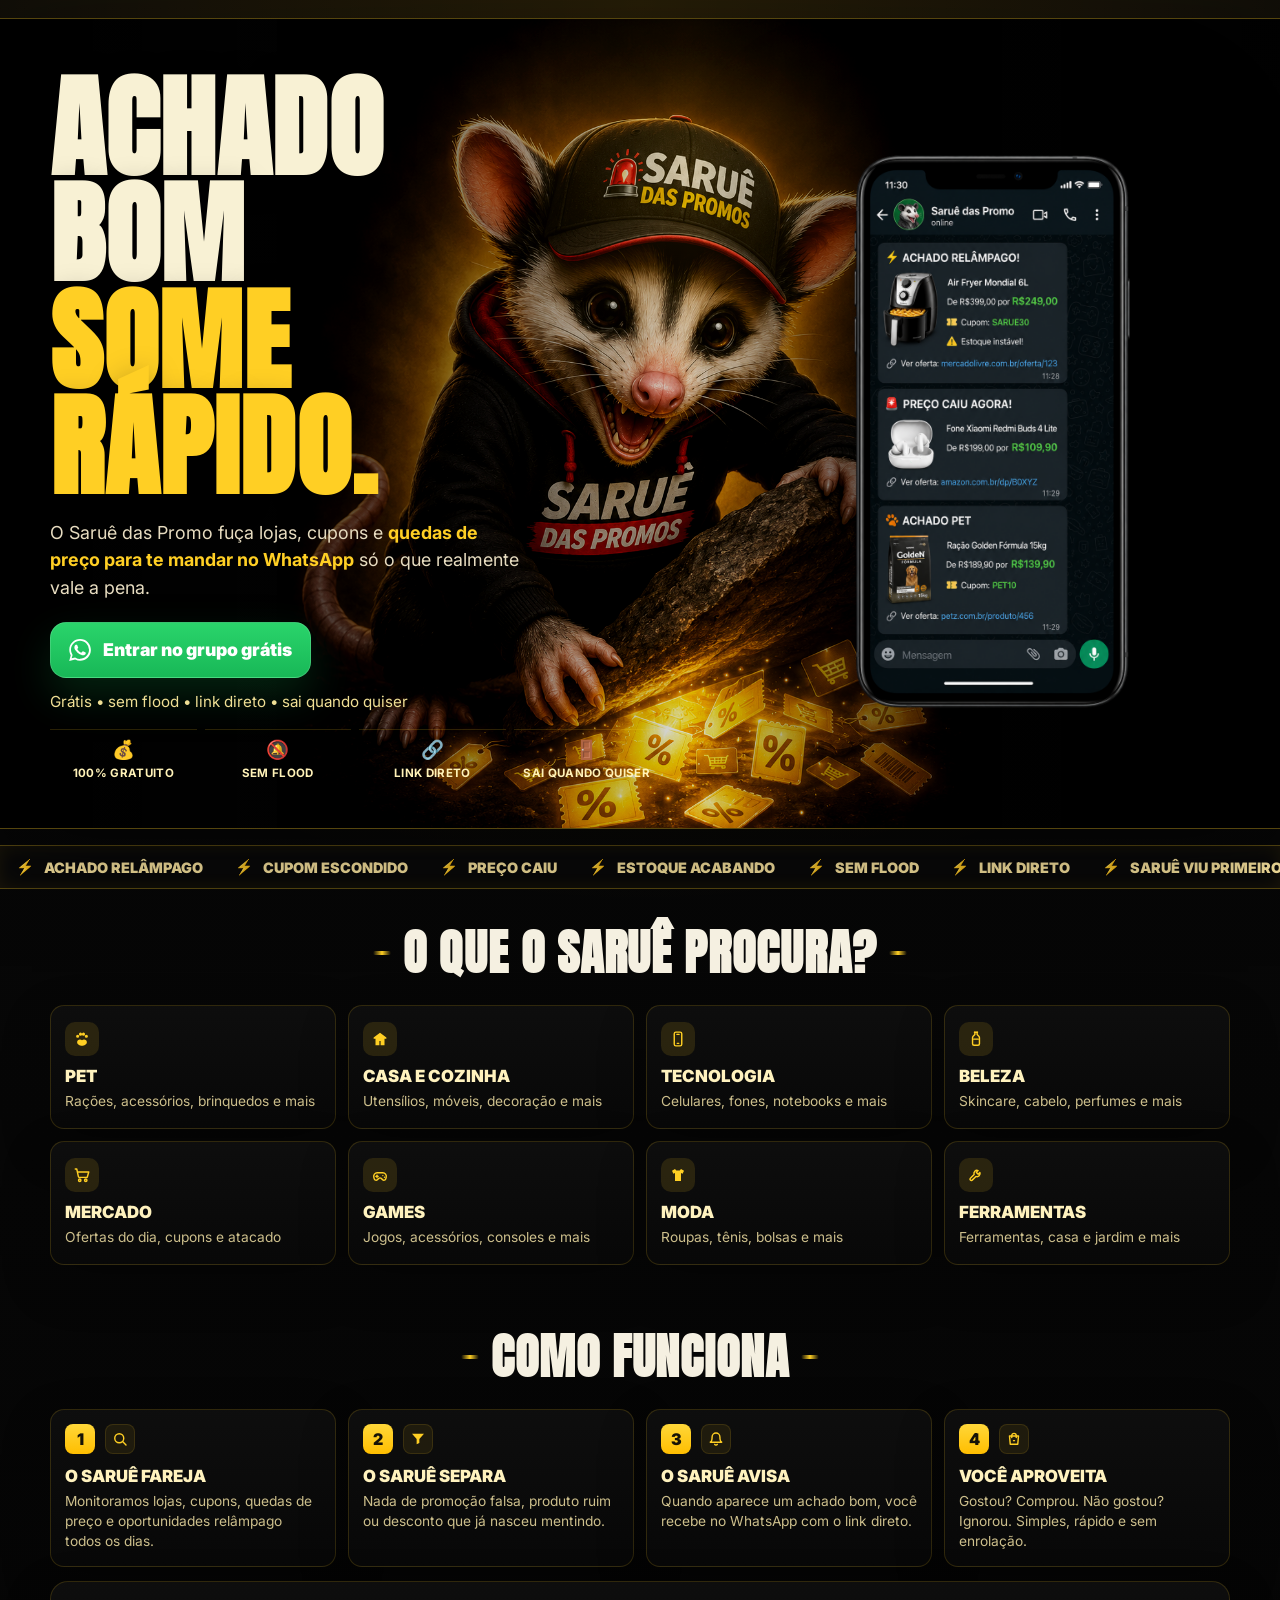
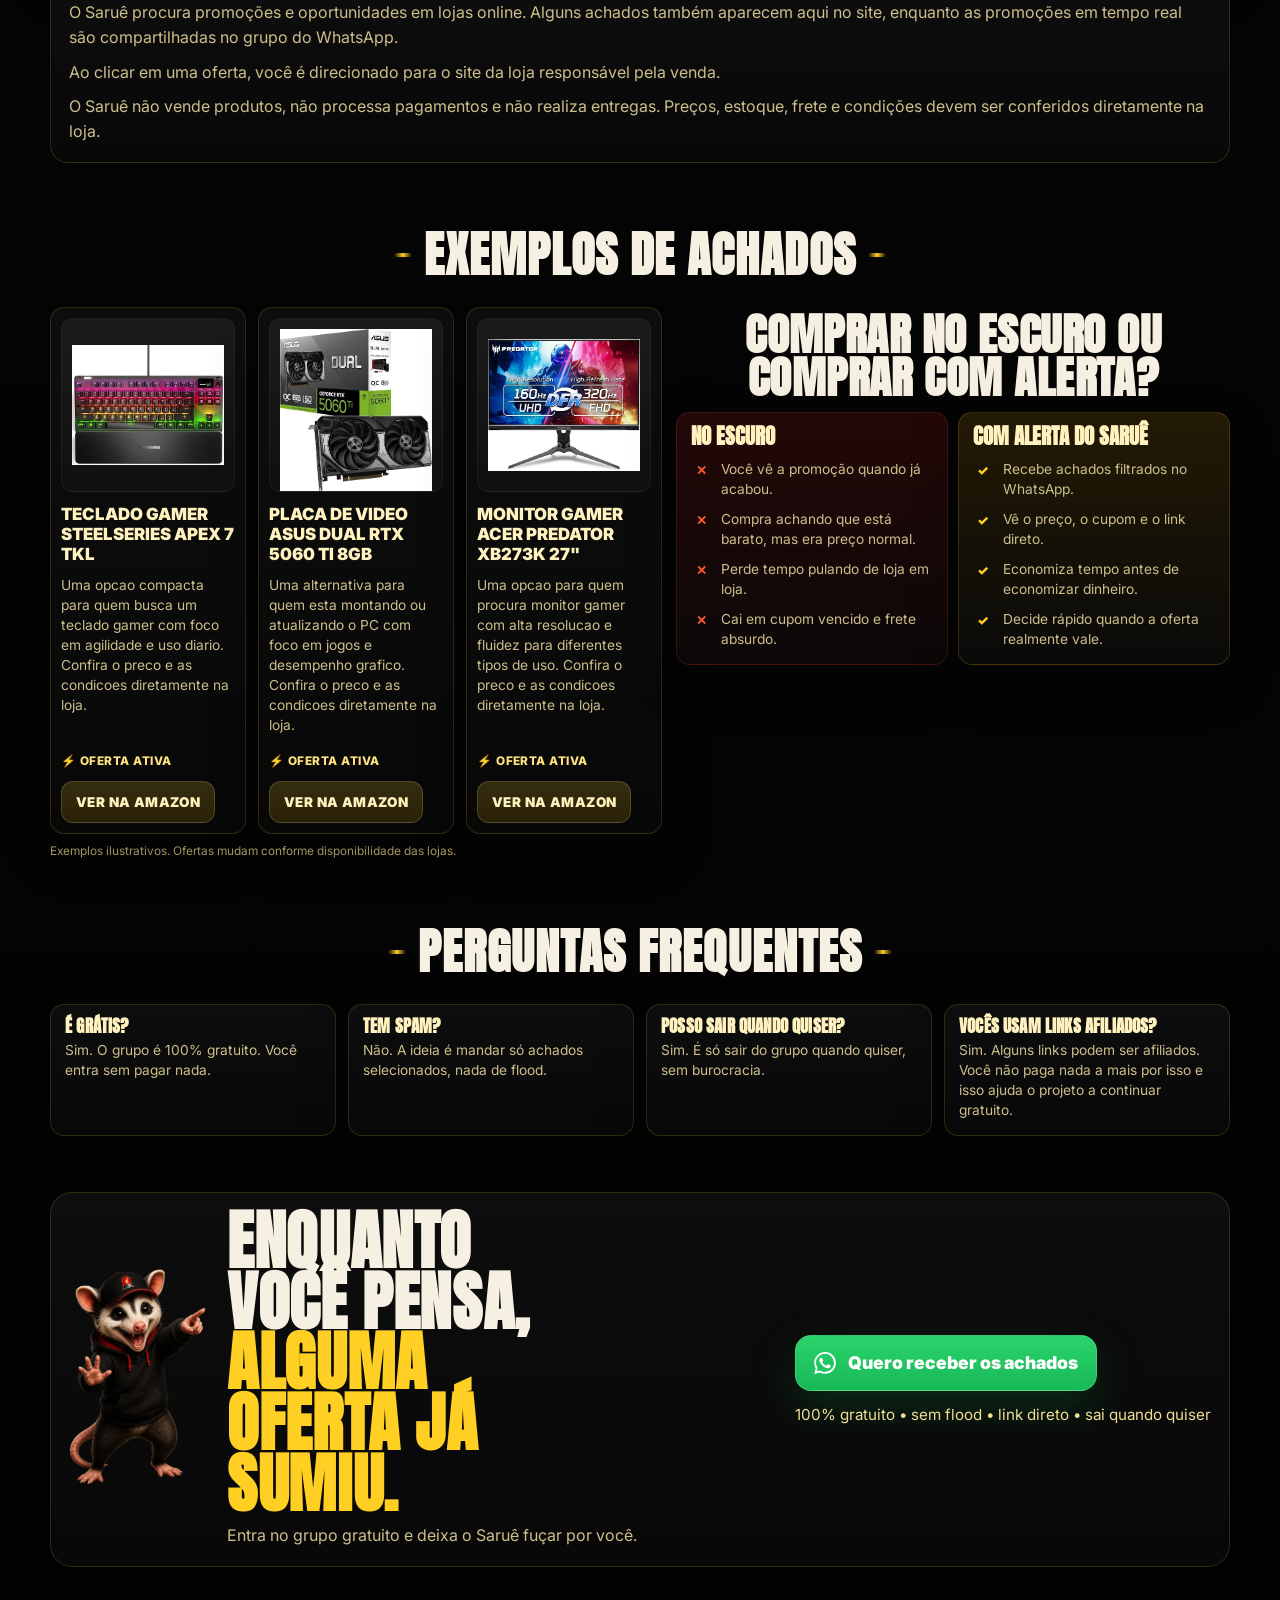
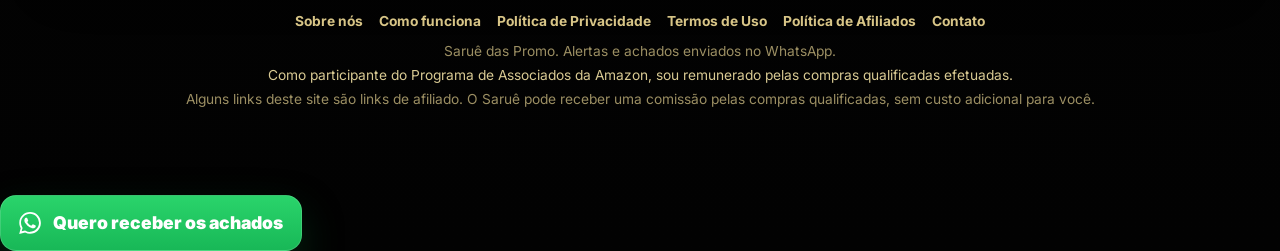
==== index.html @ e68fb5a5 "final" ====
<!DOCTYPE html>
<html lang="pt-BR">
<head>
  <meta charset="UTF-8">
  <meta name="viewport" content="width=device-width, initial-scale=1.0">
  <title>Saruê das Promo</title>
  <meta name="description" content="Achados, cupons e quedas de preço enviados no WhatsApp pelo Saruê das Promo.">
  <link rel="icon" type="image/svg+xml" href="assets/favicon.svg">
  <link rel="preconnect" href="https://fonts.googleapis.com">
  <link rel="preconnect" href="https://fonts.gstatic.com" crossorigin>
  <link href="https://fonts.googleapis.com/css2?family=Anton&family=Inter:wght@400;500;600;700;800&display=swap" rel="stylesheet">
  <script>
    !function(f, b, e, v, n, t, s) {
      if (f.fbq) return;
      n = f.fbq = function() {
        n.callMethod ? n.callMethod.apply(n, arguments) : n.queue.push(arguments);
      };
      if (!f._fbq) f._fbq = n;
      n.push = n;
      n.loaded = true;
      n.version = '2.0';
      n.queue = [];
      t = b.createElement(e);
      t.async = true;
      t.src = v;
      s = b.getElementsByTagName(e)[0];
      s.parentNode.insertBefore(t, s);
    }(window, document, 'script', 'https://connect.facebook.net/en_US/fbevents.js');
    fbq('init', '1058165443202577');
    fbq('track', 'PageView');
  </script>
  <style>
    :root {
      --bg: #040404;
      --bg-soft: #0d0d0d;
      --panel: rgba(13, 13, 13, 0.92);
      --panel-2: rgba(18, 18, 18, 0.96);
      --panel-3: rgba(24, 24, 24, 0.92);
      --text: #f5f0e1;
      --muted: #cdbf8c;
      --line: rgba(255, 205, 36, 0.16);
      --line-strong: rgba(255, 205, 36, 0.32);
      --primary: #ffcf24;
      --primary-strong: #ffb400;
      --primary-soft: rgba(255, 207, 36, 0.12);
      --danger: #ff5b36;
      --success: #ffe36f;
      --shadow-xl: 0 34px 90px rgba(0, 0, 0, 0.42);
      --shadow-md: 0 18px 48px rgba(0, 0, 0, 0.26);
      --radius-xl: 30px;
      --radius-lg: 22px;
      --radius-md: 16px;
      --content-width: 1180px;
    }

    * {
      box-sizing: border-box;
    }

    html {
      scroll-behavior: smooth;
    }

    body {
      margin: 0;
      font-family: "Inter", sans-serif;
      color: var(--text);
      background:
        radial-gradient(circle at 50% 0%, rgba(255, 180, 0, 0.12), transparent 26%),
        linear-gradient(180deg, #080808 0%, #020202 100%);
      overflow-x: hidden;
    }

    body::before {
      content: "";
      position: fixed;
      inset: 0;
      pointer-events: none;
      background-image:
        linear-gradient(rgba(255, 255, 255, 0.022) 1px, transparent 1px),
        linear-gradient(90deg, rgba(255, 255, 255, 0.022) 1px, transparent 1px);
      background-size: 56px 56px;
      mask-image: radial-gradient(circle at center, black 44%, transparent 88%);
      opacity: 0.2;
    }

    img {
      display: block;
      max-width: 100%;
    }

    a {
      color: inherit;
      text-decoration: none;
    }

    button,
    input,
    textarea,
    select,
    summary {
      font: inherit;
    }

    :focus-visible {
      outline: 3px solid rgba(255, 207, 36, 0.45);
      outline-offset: 3px;
    }

    .container {
      width: min(calc(100% - 28px), var(--content-width));
      margin: 0 auto;
    }

    .section {
      padding: 28px 0;
    }

    .card,
    .section-card,
    .comparison-card,
    .faq-card,
    .offer-card,
    .flow-card,
    .category-card,
    .final-banner {
      border: 1px solid var(--line);
      background: linear-gradient(180deg, rgba(14, 14, 14, 0.96), rgba(8, 8, 8, 0.98));
      box-shadow: var(--shadow-md);
    }

    .section-title,
    .hero-title,
    .final-title,
    .comparison-title,
    .offer-price,
    .faq-question {
      font-family: "Anton", sans-serif;
      text-transform: uppercase;
      line-height: 0.95;
      letter-spacing: 0.01em;
      margin: 0;
    }

    .section-heading {
      display: flex;
      align-items: center;
      justify-content: center;
      gap: 12px;
      margin-bottom: 16px;
      color: var(--text);
    }

    .section-heading::before,
    .section-heading::after {
      content: "";
      width: 18px;
      height: 4px;
      border-radius: 999px;
      background: linear-gradient(90deg, transparent, var(--primary), transparent);
    }

    .section-heading h2 {
      font-family: "Anton", sans-serif;
      text-transform: uppercase;
      font-size: clamp(2rem, 4vw, 3rem);
      letter-spacing: 0.02em;
      margin: 0;
    }

    p {
      margin: 0;
      color: var(--muted);
      line-height: 1.55;
    }

    .hero {
      padding: 18px 0 16px;
    }

    .hero .container {
      width: 100%;
      max-width: none;
    }

    .hero-card {
      position: relative;
      overflow: hidden;
      min-height: 780px;
      border-radius: 0;
      border-top: 1px solid var(--line-strong);
      border-bottom: 1px solid var(--line-strong);
      border-left: 0;
      border-right: 0;
      background:
        linear-gradient(90deg, rgba(5, 5, 5, 0.94) 0%, rgba(5, 5, 5, 0.84) 40%, rgba(5, 5, 5, 0.68) 62%, rgba(5, 5, 5, 0.76) 100%),
        radial-gradient(circle at 52% 18%, rgba(255, 192, 20, 0.12), transparent 30%),
        #050505;
      box-shadow: var(--shadow-xl);
      isolation: isolate;
    }

    .hero-bg {
      position: absolute;
      inset: 0;
      z-index: -2;
      background-position: center 10%;
      background-repeat: no-repeat;
      background-size: auto 112%;
      opacity: 0.96;
      filter: saturate(1.08) contrast(1.06);
    }

    .hero-bg::after {
      content: "";
      position: absolute;
      inset: 0;
      background:
        linear-gradient(90deg, rgba(0, 0, 0, 0.92) 0%, rgba(0, 0, 0, 0.58) 28%, rgba(0, 0, 0, 0.12) 54%, rgba(0, 0, 0, 0.5) 72%, rgba(0, 0, 0, 0.82) 100%),
        radial-gradient(circle at 54% 18%, rgba(255, 186, 0, 0.16), transparent 26%);
    }

    .hero-fallback {
      position: absolute;
      inset: 0;
      z-index: -3;
      background:
        radial-gradient(circle at 50% 28%, rgba(255, 186, 0, 0.28), transparent 28%),
        linear-gradient(180deg, #111 0%, #040404 100%);
    }

    .hero-grid {
      position: relative;
      display: grid;
      grid-template-columns: minmax(0, 1fr) minmax(360px, 460px);
      gap: 18px;
      min-height: 780px;
      padding: 38px max(28px, calc((100vw - var(--content-width)) / 2));
      align-items: stretch;
    }

    .hero-copy {
      max-width: 620px;
      padding-top: 18px;
    }

    .hero-title {
      font-size: clamp(4rem, 8.8vw, 7rem);
      max-width: 8ch;
      color: #f8f1d4;
      text-shadow: 0 8px 30px rgba(0, 0, 0, 0.36);
    }

    .hero-title .accent {
      color: var(--primary);
    }

    .hero-subtitle {
      margin-top: 18px;
      max-width: 30rem;
      font-size: 1.12rem;
      color: #e7dcc0;
    }

    .hero-subtitle .highlight {
      color: var(--primary);
      font-weight: 700;
    }

    .hero-cta {
      margin-top: 20px;
    }

    .cta {
      display: inline-flex;
      align-items: center;
      justify-content: center;
      gap: 12px;
      min-height: 58px;
      padding: 12px 24px;
      border-radius: 16px;
      border: 1px solid rgba(255, 238, 173, 0.2);
      background: linear-gradient(180deg, #ffd739 0%, #ffbe00 100%);
      color: #131007;
      font-weight: 900;
      font-size: clamp(1rem, 2vw, 1.1rem);
      text-transform: uppercase;
      box-shadow: 0 20px 40px rgba(255, 180, 0, 0.2);
      transition: transform 0.22s ease, filter 0.22s ease, box-shadow 0.22s ease;
    }

    .cta:hover,
    .cta:focus-visible {
      transform: translateY(-2px);
      filter: brightness(1.04);
      box-shadow: 0 28px 50px rgba(255, 180, 0, 0.28);
    }

    .cta-icon {
      font-size: 1.2em;
      line-height: 1;
    }

    .cta--whatsapp {
      min-height: 56px;
      padding: 12px 18px;
      border-color: rgba(255, 255, 255, 0.14);
      background: linear-gradient(180deg, #2ad46b 0%, #18b857 100%);
      color: #ffffff;
      box-shadow: 0 18px 42px rgba(12, 104, 46, 0.34);
      text-transform: none;
      white-space: nowrap;
    }

    .cta--whatsapp:hover,
    .cta--whatsapp:focus-visible {
      box-shadow: 0 24px 52px rgba(12, 104, 46, 0.42);
    }

    .cta--whatsapp .cta-icon {
      display: inline-flex;
      align-items: center;
      justify-content: center;
      width: 22px;
      height: 22px;
      font-size: 0;
    }

    .cta--whatsapp .cta-icon svg {
      width: 100%;
      height: 100%;
      display: block;
    }

    .microcopy {
      margin-top: 14px;
      color: #f0df95;
      font-size: 0.95rem;
    }

    .hero-points {
      display: grid;
      grid-template-columns: repeat(4, minmax(0, 1fr));
      gap: 8px;
      margin-top: 18px;
      max-width: 610px;
    }

    .hero-point {
      display: grid;
      justify-items: center;
      gap: 8px;
      padding: 10px 8px;
      border-top: 1px solid var(--line);
      color: #fff2b8;
      text-align: center;
      font-size: 0.72rem;
      text-transform: uppercase;
      font-weight: 700;
      letter-spacing: 0.03em;
    }

    .hero-point-icon {
      color: var(--primary);
      font-size: 1.15rem;
      line-height: 1;
    }

    .hero-phone-wrap {
      display: flex;
      align-items: center;
      justify-content: center;
      padding-top: 18px;
    }

    .phone-mockup {
      width: min(100%, 450px);
      display: block;
      overflow: visible;
      border-radius: 0;
      background: transparent;
      border: 0;
      filter: drop-shadow(0 28px 80px rgba(0, 0, 0, 0.52));
    }

    .phone-mockup img {
      width: 100%;
      height: auto;
      display: block;
      mix-blend-mode: normal;
    }

    .phone-mockup-fallback {
      width: min(100%, 430px);
      min-height: 620px;
      display: grid;
      place-items: center;
      padding: 22px;
      border-radius: 24px;
      border: 1px solid rgba(255, 196, 22, 0.32);
      background:
        radial-gradient(circle at top, rgba(255, 207, 36, 0.12), transparent 22%),
        linear-gradient(180deg, #131313 0%, #080808 100%);
      color: rgba(255, 239, 193, 0.64);
      text-align: center;
      text-transform: uppercase;
      font-weight: 800;
      letter-spacing: 0.08em;
      font-size: 0.82rem;
    }

    .marquee {
      overflow: hidden;
      border-top: 1px solid var(--line-strong);
      border-bottom: 1px solid var(--line-strong);
      background: #090909;
      box-shadow: inset 0 0 18px rgba(255, 196, 22, 0.08);
    }

    .marquee-track {
      display: flex;
      width: max-content;
      min-width: 100%;
      animation: marquee 22s linear infinite;
    }

    .marquee-item {
      flex: 0 0 auto;
      display: inline-flex;
      align-items: center;
      gap: 10px;
      padding: 12px 16px;
      white-space: nowrap;
      color: #ffe9a2;
      text-transform: uppercase;
      font-size: 0.9rem;
      font-weight: 900;
    }

    .marquee-item::before {
      content: "⚡";
      color: var(--primary);
    }

    .compact-panel {
      padding: 18px;
      border-radius: 20px;
    }

    .categories-grid,
    .flow-grid,
    .offers-grid,
    .faq-grid {
      display: grid;
      gap: 12px;
    }

    .categories-grid {
      grid-template-columns: repeat(4, minmax(0, 1fr));
    }

    .category-card {
      padding: 16px 14px;
      border-radius: 14px;
      min-height: 116px;
      transition: transform 0.2s ease, border-color 0.2s ease, box-shadow 0.2s ease;
    }

    .category-card:hover,
    .flow-card:hover,
    .offer-card:hover,
    .faq-card:hover {
      transform: translateY(-4px);
      border-color: var(--line-strong);
    }

    .category-icon {
      display: inline-grid;
      place-items: center;
      width: 34px;
      height: 34px;
      border-radius: 10px;
      background: var(--primary-soft);
      color: var(--primary);
      font-size: 1.2rem;
      margin-bottom: 10px;
    }

    .category-card h3,
    .flow-card h3,
    .offer-card h3,
    .comparison-card h3,
    .faq-card h3 {
      margin: 0 0 6px;
      font-size: 1.05rem;
      color: #fff2be;
      text-transform: uppercase;
      font-weight: 900;
    }

    .category-card p,
    .flow-card p,
    .offer-card p,
    .comparison-card li,
    .faq-card p {
      font-size: 0.86rem;
      color: var(--muted);
      line-height: 1.45;
    }

    .flow-grid {
      grid-template-columns: repeat(4, minmax(0, 1fr));
    }

    .flow-card {
      padding: 14px;
      border-radius: 14px;
      min-height: 134px;
      position: relative;
      transition: transform 0.2s ease, border-color 0.2s ease;
    }

    .flow-header {
      display: flex;
      align-items: center;
      gap: 10px;
      margin-bottom: 12px;
    }

    .flow-number {
      display: inline-grid;
      place-items: center;
      width: 30px;
      height: 30px;
      border-radius: 8px;
      background: linear-gradient(180deg, #ffd739, #ffbe00);
      color: #161206;
      font-weight: 900;
      flex: 0 0 auto;
    }

    .flow-icon {
      width: 30px;
      height: 30px;
      display: inline-grid;
      place-items: center;
      border-radius: 8px;
      background: rgba(255, 207, 36, 0.08);
      color: var(--primary);
      border: 1px solid rgba(255, 207, 36, 0.12);
      flex: 0 0 auto;
    }

    .flow-icon svg,
    .category-icon svg {
      width: 18px;
      height: 18px;
    }

    .offers-wrap {
      display: grid;
      grid-template-columns: 1.05fr 0.95fr;
      gap: 14px;
      align-items: start;
    }

    .offers-grid {
      grid-template-columns: repeat(3, minmax(0, 1fr));
    }

    .offer-card {
      padding: 10px;
      border-radius: 14px;
      min-height: 236px;
      display: flex;
      flex-direction: column;
      transition: transform 0.2s ease, border-color 0.2s ease;
    }

    .offer-card.is-inactive {
      opacity: 0.86;
    }

    .offer-media {
      aspect-ratio: 1 / 1;
      display: grid;
      place-items: center;
      padding: 10px;
      border-radius: 12px;
      overflow: hidden;
      background:
        radial-gradient(circle at center, rgba(255, 207, 36, 0.16), transparent 45%),
        linear-gradient(180deg, #1b1b1b 0%, #101010 100%);
      border: 1px solid rgba(255, 255, 255, 0.05);
      margin-bottom: 12px;
    }

    .offer-media img {
      width: 100%;
      height: 100%;
      object-fit: contain;
    }

    .offer-media-fallback {
      width: 100%;
      height: 100%;
      display: grid;
      place-items: center;
      color: rgba(255, 243, 196, 0.68);
      text-align: center;
      padding: 12px;
      text-transform: uppercase;
      font-size: 0.72rem;
      font-weight: 800;
      letter-spacing: 0.08em;
    }

    .offer-old {
      margin-top: 8px;
      color: #d4c492;
      font-size: 0.84rem;
    }

    .offer-old.is-striked {
      text-decoration: line-through;
    }

    .offer-price {
      margin-top: 4px;
      color: var(--primary);
      font-size: 2rem;
    }

    .offer-description {
      margin-top: 6px;
      min-height: 2.7em;
    }

    .offer-meta {
      margin-top: auto;
      padding-top: 10px;
    }

    .offer-status {
      display: inline-flex;
      align-items: center;
      gap: 6px;
      margin-top: 8px;
      color: #ffe27d;
      font-size: 0.74rem;
      font-weight: 800;
      text-transform: uppercase;
      letter-spacing: 0.04em;
    }

    .offer-chip,
    .offer-link {
      display: inline-flex;
      align-items: center;
      gap: 6px;
      margin-top: 8px;
      color: #ffe27d;
      font-size: 0.8rem;
      font-weight: 800;
    }

    .offer-disclaimer {
      margin-top: 8px;
      font-size: 0.74rem;
      color: #b7a96d;
    }

    .offer-cta {
      display: inline-flex;
      align-items: center;
      justify-content: center;
      gap: 8px;
      margin-top: 12px;
      min-height: 42px;
      padding: 10px 14px;
      border-radius: 12px;
      border: 1px solid rgba(255, 238, 173, 0.18);
      background: linear-gradient(180deg, rgba(255, 215, 57, 0.18) 0%, rgba(255, 190, 0, 0.14) 100%);
      color: #fff1bb;
      font-size: 0.84rem;
      font-weight: 900;
      text-transform: uppercase;
      letter-spacing: 0.03em;
      transition: transform 0.22s ease, border-color 0.22s ease, filter 0.22s ease;
    }

    .offer-cta:hover,
    .offer-cta:focus-visible {
      transform: translateY(-2px);
      border-color: var(--line-strong);
      filter: brightness(1.05);
    }

    .offer-cta[aria-disabled="true"] {
      cursor: not-allowed;
      opacity: 0.58;
      pointer-events: none;
    }

    .flow-note {
      margin-top: 14px;
      padding: 18px;
      border-radius: 18px;
      border: 1px solid var(--line);
      background: linear-gradient(180deg, rgba(14, 14, 14, 0.96), rgba(8, 8, 8, 0.98));
      box-shadow: var(--shadow-md);
    }

    .flow-note p + p {
      margin-top: 10px;
    }

    .comparison-card {
      padding: 14px;
      border-radius: 14px;
    }

    .comparison-card.is-left {
      background: linear-gradient(180deg, rgba(42, 9, 9, 0.86), rgba(12, 8, 8, 0.98));
      border-color: rgba(255, 91, 54, 0.16);
    }

    .comparison-card.is-right {
      background: linear-gradient(180deg, rgba(36, 27, 4, 0.96), rgba(10, 10, 10, 0.98));
    }

    .comparison-heading {
      display: grid;
      grid-template-columns: repeat(2, minmax(0, 1fr));
      gap: 10px;
      margin-top: 8px;
    }

    .comparison-title {
      margin-top: 6px;
      font-size: clamp(2rem, 4vw, 2.8rem);
      text-align: center;
    }

    .comparison-card h3 {
      font-family: "Anton", sans-serif;
      font-size: 1.3rem;
      line-height: 1;
      margin-bottom: 12px;
    }

    .comparison-card ul {
      list-style: none;
      padding: 0;
      margin: 0;
      display: grid;
      gap: 10px;
    }

    .comparison-card li {
      display: grid;
      grid-template-columns: auto 1fr;
      gap: 10px;
      align-items: start;
    }

    .comparison-icon {
      width: 20px;
      height: 20px;
      display: grid;
      place-items: center;
      border-radius: 50%;
      font-size: 0.82rem;
      font-weight: 900;
      margin-top: 1px;
    }

    .comparison-card.is-left .comparison-icon {
      color: var(--danger);
    }

    .comparison-card.is-right .comparison-icon {
      color: var(--primary);
    }

    .faq-grid {
      grid-template-columns: repeat(4, minmax(0, 1fr));
    }

    .faq-card {
      padding: 14px;
      border-radius: 14px;
      transition: transform 0.2s ease, border-color 0.2s ease;
    }

    .faq-question {
      font-size: 1.25rem;
      color: var(--primary);
      margin-bottom: 8px;
    }

    .final-banner {
      position: relative;
      display: grid;
      grid-template-columns: 140px minmax(0, 1fr) auto;
      gap: 18px;
      align-items: center;
      border-radius: 22px;
      padding: 18px;
      overflow: hidden;
    }

    .final-art {
      width: 100%;
      aspect-ratio: 9 / 16;
      display: grid;
      place-items: center;
      background: transparent;
      border: 0;
    }

    .final-art img {
      width: 100%;
      height: 100%;
      object-fit: contain;
    }

    .final-art-fallback {
      width: 100%;
      height: 100%;
      display: grid;
      place-items: center;
      color: rgba(255, 243, 196, 0.6);
      font-family: "Anton", sans-serif;
      text-transform: uppercase;
      letter-spacing: 0.04em;
      text-align: center;
      padding: 10px;
      font-size: 1.3rem;
      line-height: 1;
    }

    .final-title {
      font-size: clamp(2.2rem, 5vw, 4rem);
      max-width: 10ch;
    }

    .final-title .accent {
      color: var(--primary);
    }

    .final-copy p {
      margin-top: 8px;
      max-width: 42ch;
    }

    .final-banner .cta {
      min-height: 56px;
      padding: 12px 18px;
      border-color: rgba(255, 255, 255, 0.14);
      background: linear-gradient(180deg, #2ad46b 0%, #18b857 100%);
      color: #ffffff;
      box-shadow: 0 18px 42px rgba(12, 104, 46, 0.34);
      text-transform: none;
      white-space: nowrap;
    }

    .final-banner .cta:hover,
    .final-banner .cta:focus-visible {
      box-shadow: 0 24px 52px rgba(12, 104, 46, 0.42);
    }

    .final-banner .cta-icon {
      display: inline-flex;
      align-items: center;
      justify-content: center;
      width: 22px;
      height: 22px;
      font-size: 0;
    }

    .final-banner .cta-icon svg {
      width: 100%;
      height: 100%;
      display: block;
    }

    footer {
      padding: 18px 16px 88px;
      color: #9c8f63;
      font-size: 0.86rem;
    }

    .footer-shell {
      width: min(calc(100% - 28px), var(--content-width));
      margin: 0 auto;
      text-align: center;
    }

    .footer-links {
      display: flex;
      flex-wrap: wrap;
      justify-content: center;
      gap: 10px 16px;
      margin-bottom: 14px;
    }

    .footer-links a {
      color: #dbc889;
      font-weight: 700;
    }

    .footer-links a:hover,
    .footer-links a:focus-visible {
      color: #fff2be;
    }

    .footer-copy {
      display: grid;
      gap: 8px;
    }

    .footer-affiliate {
      color: #d9ca93;
    }
    }

    .floating-cta {
      position: fixed;
      left: 12px;
      right: 12px;
      bottom: 12px;
      z-index: 30;
      display: flex;
      justify-content: center;
      opacity: 0;
      transform: translateY(20px);
      transition: opacity 0.24s ease, transform 0.24s ease;
      pointer-events: none;
    }

    .floating-cta.is-visible {
      opacity: 1;
      transform: translateY(0);
      pointer-events: auto;
    }

    .floating-cta .cta {
      width: auto;
      max-width: calc(100vw - 24px);
      margin: 0;
      min-height: 56px;
      padding: 12px 18px;
      border-color: rgba(255, 255, 255, 0.14);
      background: linear-gradient(180deg, #2ad46b 0%, #18b857 100%);
      color: #ffffff;
      box-shadow: 0 18px 42px rgba(12, 104, 46, 0.34);
      text-transform: none;
      white-space: nowrap;
    }

    .floating-cta .cta:hover,
    .floating-cta .cta:focus-visible {
      box-shadow: 0 24px 52px rgba(12, 104, 46, 0.42);
    }

    .floating-cta .cta-icon {
      display: inline-flex;
      align-items: center;
      justify-content: center;
      width: 22px;
      height: 22px;
      font-size: 0;
    }

    .floating-cta .cta-icon svg {
      width: 100%;
      height: 100%;
      display: block;
    }

    [data-reveal] {
      opacity: 0;
      transform: translateY(24px);
      transition: opacity 0.55s ease, transform 0.55s ease;
    }

    [data-reveal].is-visible {
      opacity: 1;
      transform: translateY(0);
    }

    @keyframes marquee {
      from {
        transform: translateX(0);
      }

      to {
        transform: translateX(-50%);
      }
    }

    @media (max-width: 1080px) {
      .hero-grid,
      .offers-wrap,
      .final-banner,
      .comparison-heading {
        grid-template-columns: 1fr;
      }

      .hero-card,
      .hero-grid {
        min-height: unset;
      }

      .hero .container {
        width: min(calc(100% - 28px), var(--content-width));
      }

      .hero-card {
        border-left: 1px solid var(--line-strong);
        border-right: 1px solid var(--line-strong);
        border-radius: 28px;
      }

      .hero-grid {
        padding: 28px;
      }

      .hero-bg {
        background-size: cover;
        background-position: center 16%;
      }

      .hero-phone-wrap {
        justify-content: center;
      }

      .categories-grid,
      .offers-grid,
      .faq-grid,
      .flow-grid {
        grid-template-columns: repeat(2, minmax(0, 1fr));
      }

      .final-banner {
        text-align: center;
      }

      .final-title,
      .final-copy p {
        max-width: none;
      }

      .final-art {
        max-width: 170px;
        margin: 0 auto;
      }
    }

    @media (max-width: 720px) {
      .hero-card {
        border-radius: 26px;
        min-height: unset;
      }

      .hero-grid {
        padding: 18px;
      }

      .hero-bg {
        background-size: cover;
        background-position: center 18%;
      }

      .hero-title {
        font-size: clamp(3rem, 16vw, 4.8rem);
      }

      .hero-points,
      .categories-grid,
      .offers-grid,
      .faq-grid,
      .flow-grid {
        grid-template-columns: 1fr;
      }

      .phone-mockup {
        width: min(100%, 320px);
      }

      .phone-mockup-fallback {
        min-height: 500px;
      }

      .section-heading h2 {
        font-size: clamp(1.7rem, 10vw, 2.4rem);
        text-align: center;
      }

      .final-banner {
        padding: 16px;
      }

      footer {
        padding-bottom: 106px;
      }
    }
  </style>
</head>
<body>
  <noscript>
    <img height="1" width="1" style="display:none" src="https://www.facebook.com/tr?id=1058165443202577&ev=PageView&noscript=1" alt="">
  </noscript>
  <div class="page-shell">
    <header class="hero" id="top">
      <div class="container">
        <div class="hero-card">
          <div class="hero-bg" id="hero-bg" aria-hidden="true"></div>
          <div class="hero-fallback" id="hero-fallback" aria-hidden="true"></div>
          <div class="hero-grid">
            <div class="hero-copy" data-reveal>
              <h1 class="hero-title" data-config-html="heroTitle">Achado bom <span class="accent">some rápido.</span></h1>
              <p class="hero-subtitle" data-config-html="heroSubtitle">O Saruê das Promo fuça lojas, cupons e <span class="highlight">quedas de preço para te mandar no WhatsApp</span> só o que realmente vale a pena.</p>
              <div class="hero-cta">
                <a class="cta cta--whatsapp" data-config-link="whatsappUrl" data-pixel-event="Lead" data-pixel-label="hero_cta" href="#" target="_blank" rel="noreferrer noopener">
                  <span class="cta-icon" aria-hidden="true">
                    <svg viewBox="0 0 24 24" fill="currentColor" aria-hidden="true"><path d="M20.52 3.48A11.8 11.8 0 0 0 12.1.02C5.61.02.33 5.3.33 11.79c0 2.08.54 4.1 1.57 5.88L.22 23.98l6.46-1.65a11.73 11.73 0 0 0 5.41 1.38h.01c6.49 0 11.77-5.28 11.77-11.77 0-3.15-1.23-6.1-3.35-8.46ZM12.1 21.72h-.01a9.82 9.82 0 0 1-5.01-1.37l-.36-.21-3.83.98 1.02-3.73-.24-.38a9.8 9.8 0 0 1-1.51-5.22c0-5.42 4.41-9.83 9.84-9.83 2.63 0 5.11 1.02 6.96 2.88a9.77 9.77 0 0 1 2.88 6.95c0 5.42-4.41 9.83-9.84 9.83Zm5.39-7.37c-.3-.15-1.79-.88-2.06-.98-.28-.1-.48-.15-.69.15-.2.3-.79.98-.96 1.18-.18.2-.35.23-.65.08-.3-.15-1.25-.46-2.38-1.47-.88-.78-1.47-1.74-1.64-2.04-.17-.3-.02-.46.13-.61.13-.13.3-.35.45-.52.15-.18.2-.3.3-.5.1-.2.05-.38-.02-.53-.08-.15-.69-1.66-.95-2.28-.25-.6-.5-.52-.69-.53h-.59c-.2 0-.53.08-.81.38-.28.3-1.07 1.05-1.07 2.56 0 1.5 1.1 2.96 1.25 3.16.15.2 2.16 3.3 5.23 4.63.73.32 1.3.51 1.74.65.73.23 1.4.2 1.93.12.59-.09 1.79-.73 2.05-1.44.25-.71.25-1.31.18-1.44-.08-.13-.28-.2-.58-.35Z"/></svg>
                  </span>
                  <span data-config-text="heroCtaText">Entrar no grupo grátis</span>
                </a>
              </div>
              <div class="microcopy" data-config-text="heroMicrocopy">Grátis • sem flood • link direto • sai quando quiser</div>
              <div class="hero-points" id="hero-points"></div>
            </div>

            <div class="hero-phone-wrap" data-reveal>
              <div id="phone-mockup-slot" aria-label="Imagem do WhatsApp com alertas do Saruê das Promo"></div>
            </div>
          </div>
        </div>
      </div>
    </header>

    <div class="marquee" aria-hidden="true">
      <div class="marquee-track" id="marquee-track"></div>
    </div>

    <main>
      <section class="section" id="categorias">
        <div class="container">
          <div class="section-heading" data-reveal>
            <h2 data-config-text="categoriesTitle">O que o Saruê procura?</h2>
          </div>
          <div class="categories-grid" id="categories-grid"></div>
        </div>
      </section>

      <section class="section" id="como-funciona">
        <div class="container">
          <div class="section-heading" data-reveal>
            <h2 data-config-text="flowTitle">Como funciona</h2>
          </div>
          <div class="flow-grid" id="flow-grid"></div>
          <div class="flow-note" data-reveal>
            <p>O Saruê procura promoções e oportunidades em lojas online. Alguns achados também aparecem aqui no site, enquanto as promoções em tempo real são compartilhadas no grupo do WhatsApp.</p>
            <p>Ao clicar em uma oferta, você é direcionado para o site da loja responsável pela venda.</p>
            <p>O Saruê não vende produtos, não processa pagamentos e não realiza entregas. Preços, estoque, frete e condições devem ser conferidos diretamente na loja.</p>
          </div>
        </div>
      </section>

      <section class="section" id="ofertas">
        <div class="container">
          <div class="section-heading" data-reveal>
            <h2 data-config-text="offersTitle">Exemplos de achados</h2>
          </div>
          <div class="offers-wrap">
            <div>
              <div class="offers-grid" id="offers-grid"></div>
              <p class="offer-disclaimer" data-config-text="offersDisclaimer">Exemplos ilustrativos. Ofertas mudam conforme disponibilidade das lojas.</p>
            </div>
            <div>
              <h2 class="comparison-title" data-config-html="comparisonTitle">Comprar no escuro ou <span class="accent">comprar com alerta?</span></h2>
              <div class="comparison-heading" style="margin-top: 14px;">
                <article class="comparison-card is-left" data-reveal>
                  <h3 data-config-text="comparisonLeftTitle">No escuro</h3>
                  <ul id="comparison-left"></ul>
                </article>
                <article class="comparison-card is-right" data-reveal>
                  <h3 data-config-text="comparisonRightTitle">Com alerta do Saruê</h3>
                  <ul id="comparison-right"></ul>
                </article>
              </div>
            </div>
          </div>
        </div>
      </section>

      <section class="section" id="faq">
        <div class="container">
          <div class="section-heading" data-reveal>
            <h2 data-config-text="faqTitle">Perguntas frequentes</h2>
          </div>
          <div class="faq-grid" id="faq-grid"></div>
        </div>
      </section>

      <section class="section" id="entrar">
        <div class="container">
          <div class="final-banner" data-reveal>
            <div class="final-art" id="final-art"></div>
            <div class="final-copy">
              <h2 class="final-title" data-config-html="finalTitle">Enquanto você pensa, <span class="accent">alguma oferta já sumiu.</span></h2>
              <p data-config-text="finalText">Entra no grupo gratuito e deixa o Saruê fuçar por você.</p>
            </div>
            <div>
              <a class="cta" data-config-link="whatsappUrl" data-pixel-event="Lead" data-pixel-label="final_cta" href="#" target="_blank" rel="noreferrer noopener">
                <span class="cta-icon" aria-hidden="true">
                  <svg viewBox="0 0 24 24" fill="currentColor" aria-hidden="true"><path d="M20.52 3.48A11.8 11.8 0 0 0 12.1.02C5.61.02.33 5.3.33 11.79c0 2.08.54 4.1 1.57 5.88L.22 23.98l6.46-1.65a11.73 11.73 0 0 0 5.41 1.38h.01c6.49 0 11.77-5.28 11.77-11.77 0-3.15-1.23-6.1-3.35-8.46ZM12.1 21.72h-.01a9.82 9.82 0 0 1-5.01-1.37l-.36-.21-3.83.98 1.02-3.73-.24-.38a9.8 9.8 0 0 1-1.51-5.22c0-5.42 4.41-9.83 9.84-9.83 2.63 0 5.11 1.02 6.96 2.88a9.77 9.77 0 0 1 2.88 6.95c0 5.42-4.41 9.83-9.84 9.83Zm5.39-7.37c-.3-.15-1.79-.88-2.06-.98-.28-.1-.48-.15-.69.15-.2.3-.79.98-.96 1.18-.18.2-.35.23-.65.08-.3-.15-1.25-.46-2.38-1.47-.88-.78-1.47-1.74-1.64-2.04-.17-.3-.02-.46.13-.61.13-.13.3-.35.45-.52.15-.18.2-.3.3-.5.1-.2.05-.38-.02-.53-.08-.15-.69-1.66-.95-2.28-.25-.6-.5-.52-.69-.53h-.59c-.2 0-.53.08-.81.38-.28.3-1.07 1.05-1.07 2.56 0 1.5 1.1 2.96 1.25 3.16.15.2 2.16 3.3 5.23 4.63.73.32 1.3.51 1.74.65.73.23 1.4.2 1.93.12.59-.09 1.79-.73 2.05-1.44.25-.71.25-1.31.18-1.44-.08-.13-.28-.2-.58-.35Z"/></svg>
                </span>
                <span data-config-text="finalCtaText">Quero receber os achados</span>
              </a>
              <div class="microcopy" data-config-text="footerMicrocopy">100% gratuito • sem flood • link direto • sai quando quiser</div>
            </div>
          </div>
        </div>
      </section>
    </main>

    <footer>
      <div class="footer-shell">
        <nav class="footer-links" aria-label="Links institucionais">
          <a href="sobre.html">Sobre nós</a>
          <a href="como-funciona.html">Como funciona</a>
          <a href="politica-de-privacidade.html">Política de Privacidade</a>
          <a href="termos-de-uso.html">Termos de Uso</a>
          <a href="politica-de-afiliados.html">Política de Afiliados</a>
          <a href="contato.html">Contato</a>
        </nav>
        <div class="footer-copy">
          <div data-config-text="footerText">Saruê das Promo. Alertas e achados enviados no WhatsApp.</div>
          <div class="footer-affiliate">Como participante do Programa de Associados da Amazon, sou remunerado pelas compras qualificadas efetuadas.</div>
          <div>Alguns links deste site são links de afiliado. O Saruê pode receber uma comissão pelas compras qualificadas, sem custo adicional para você.</div>
        </div>
      </div>
    </footer>

    <div class="floating-cta" id="floating-cta">
      <a class="cta" data-config-link="whatsappUrl" data-pixel-event="Lead" data-pixel-label="floating_cta" href="#" target="_blank" rel="noreferrer noopener">
        <span class="cta-icon" aria-hidden="true">
          <svg viewBox="0 0 24 24" fill="currentColor" aria-hidden="true"><path d="M20.52 3.48A11.8 11.8 0 0 0 12.1.02C5.61.02.33 5.3.33 11.79c0 2.08.54 4.1 1.57 5.88L.22 23.98l6.46-1.65a11.73 11.73 0 0 0 5.41 1.38h.01c6.49 0 11.77-5.28 11.77-11.77 0-3.15-1.23-6.1-3.35-8.46ZM12.1 21.72h-.01a9.82 9.82 0 0 1-5.01-1.37l-.36-.21-3.83.98 1.02-3.73-.24-.38a9.8 9.8 0 0 1-1.51-5.22c0-5.42 4.41-9.83 9.84-9.83 2.63 0 5.11 1.02 6.96 2.88a9.77 9.77 0 0 1 2.88 6.95c0 5.42-4.41 9.83-9.84 9.83Zm5.39-7.37c-.3-.15-1.79-.88-2.06-.98-.28-.1-.48-.15-.69.15-.2.3-.79.98-.96 1.18-.18.2-.35.23-.65.08-.3-.15-1.25-.46-2.38-1.47-.88-.78-1.47-1.74-1.64-2.04-.17-.3-.02-.46.13-.61.13-.13.3-.35.45-.52.15-.18.2-.3.3-.5.1-.2.05-.38-.02-.53-.08-.15-.69-1.66-.95-2.28-.25-.6-.5-.52-.69-.53h-.59c-.2 0-.53.08-.81.38-.28.3-1.07 1.05-1.07 2.56 0 1.5 1.1 2.96 1.25 3.16.15.2 2.16 3.3 5.23 4.63.73.32 1.3.51 1.74.65.73.23 1.4.2 1.93.12.59-.09 1.79-.73 2.05-1.44.25-.71.25-1.31.18-1.44-.08-.13-.28-.2-.58-.35Z"/></svg>
        </span>
        <span data-config-text="floatingCtaText">Quero receber os achados</span>
      </a>
    </div>
  </div>

  <script>
    const ICONS = {
      pet: `<svg viewBox='0 0 24 24' aria-hidden='true' fill='currentColor'><path d='M6.2 10.4a2.1 2.1 0 1 1 0-4.2 2.1 2.1 0 0 1 0 4.2Zm11.6 0a2.1 2.1 0 1 1 0-4.2 2.1 2.1 0 0 1 0 4.2ZM10 7.6a2.1 2.1 0 1 1 0-4.2 2.1 2.1 0 0 1 0 4.2Zm4 0a2.1 2.1 0 1 1 0-4.2 2.1 2.1 0 0 1 0 4.2Zm-2 13.4c-2.9 0-6.5-1.7-6.5-4.7 0-2.1 1.8-3.6 3.8-3.6 1.2 0 1.9.4 2.7 1.1.8-.7 1.5-1.1 2.7-1.1 2 0 3.8 1.5 3.8 3.6 0 3-3.6 4.7-6.5 4.7Z'/></svg>`,
      home: `<svg viewBox='0 0 24 24' aria-hidden='true' fill='currentColor'><path d='M12 3.7 3.5 10v1.8H6v8.5h5.2v-5.5h1.6v5.5H18v-8.5h2.5V10L12 3.7Z'/></svg>`,
      phone: `<svg viewBox='0 0 24 24' aria-hidden='true' fill='none' stroke='currentColor' stroke-width='1.9' stroke-linecap='round' stroke-linejoin='round'><rect x='7' y='2.8' width='10' height='18.4' rx='2.2'/><path d='M10.5 5.8h3'/><path d='M11 17.8h2'/></svg>`,
      bottle: `<svg viewBox='0 0 24 24' aria-hidden='true' fill='none' stroke='currentColor' stroke-width='1.9' stroke-linecap='round' stroke-linejoin='round'><path d='M10 3h4'/><path d='M10.5 3v3l-2.3 2.3a2.6 2.6 0 0 0-.8 1.9v8.1a2 2 0 0 0 2 2h5.2a2 2 0 0 0 2-2v-8.1a2.6 2.6 0 0 0-.8-1.9L13.5 6V3'/><path d='M9 12.2h6'/></svg>`,
      cart: `<svg viewBox='0 0 24 24' aria-hidden='true' fill='none' stroke='currentColor' stroke-width='1.9' stroke-linecap='round' stroke-linejoin='round'><circle cx='9' cy='19' r='1.6'/><circle cx='17' cy='19' r='1.6'/><path d='M3 4h2l2.2 10.2a1.2 1.2 0 0 0 1.2 1H18a1.2 1.2 0 0 0 1.2-.9L21 8H7.1'/></svg>`,
      gamepad: `<svg viewBox='0 0 24 24' aria-hidden='true' fill='none' stroke='currentColor' stroke-width='1.9' stroke-linecap='round' stroke-linejoin='round'><path d='M8.3 9h7.4a4.7 4.7 0 0 1 4.6 5.8l-.6 2.3a2.5 2.5 0 0 1-4.2 1.1l-1.8-1.7a2.4 2.4 0 0 0-3.4 0l-1.8 1.7a2.5 2.5 0 0 1-4.2-1.1l-.6-2.3A4.7 4.7 0 0 1 8.3 9Z'/><path d='M8 12.2v3.2'/><path d='M6.4 13.8h3.2'/><path d='M15.8 12.8h.01'/><path d='M18 15h.01'/></svg>`,
      shirt: `<svg viewBox='0 0 24 24' aria-hidden='true' fill='currentColor'><path d='m8 4 1.7 2H14.3L16 4l4 2.2-1.8 4.1-2.2-1v10.7H8V9.3l-2.2 1L4 6.2 8 4Z'/></svg>`,
      wrench: `<svg viewBox='0 0 24 24' aria-hidden='true' fill='none' stroke='currentColor' stroke-width='1.9' stroke-linecap='round' stroke-linejoin='round'><path d='M14.8 6.1a4.1 4.1 0 0 0-5.3 5.3L4.8 16a1.8 1.8 0 1 0 2.5 2.5l4.6-4.6a4.1 4.1 0 0 0 5.3-5.3l-2.3 2.3-2.4-2.4 2.3-2.4Z'/></svg>`,
      search: `<svg viewBox='0 0 24 24' aria-hidden='true' fill='none' stroke='currentColor' stroke-width='1.9' stroke-linecap='round' stroke-linejoin='round'><circle cx='11' cy='11' r='6'/><path d='m20 20-4.2-4.2'/></svg>`,
      filter: `<svg viewBox='0 0 24 24' aria-hidden='true' fill='currentColor'><path d='M4 5h16l-6.2 7v5.2l-3.6 1.8V12L4 5Z'/></svg>`,
      bell: `<svg viewBox='0 0 24 24' aria-hidden='true' fill='none' stroke='currentColor' stroke-width='1.9' stroke-linecap='round' stroke-linejoin='round'><path d='M6.8 9.2a5.2 5.2 0 1 1 10.4 0c0 5.8 2.4 7.1 2.4 7.1H4.4s2.4-1.3 2.4-7.1'/><path d='M10.3 19.2a2 2 0 0 0 3.4 0'/></svg>`,
      bag: `<svg viewBox='0 0 24 24' aria-hidden='true' fill='none' stroke='currentColor' stroke-width='1.9' stroke-linecap='round' stroke-linejoin='round'><path d='M6 8h12l-1 11H7L6 8Z'/><path d='M9 10V7.5a3 3 0 0 1 6 0V10'/><path d='M11.4 14.2h1.2'/></svg>`
    };

    const SITE_CONFIG = {
      whatsappUrl: "https://bit.ly/4dADGJn",
      heroTitle: "Achado bom <span class='accent'>some rápido.</span>",
      heroSubtitle: "O Saruê das Promo fuça lojas, cupons e <span class='highlight'>quedas de preço para te mandar no WhatsApp</span> só o que realmente vale a pena.",
      heroCtaText: "Entrar no grupo grátis",
      heroMicrocopy: "Grátis • sem flood • link direto • sai quando quiser",
      heroImage: "assets/sarue-hero.png",
      phoneMockupImage: "assets/whatsapp-mockup.png",
      finalImage: "assets/sarue-footer.png",
      heroPoints: [
        { icon: "💰", text: "100% gratuito" },
        { icon: "🔕", text: "Sem flood" },
        { icon: "🔗", text: "Link direto" },
        { icon: "🚪", text: "Sai quando quiser" }
      ],
      marqueeItems: [
        "Achado relâmpago",
        "Cupom escondido",
        "Preço caiu",
        "Estoque acabando",
        "Sem flood",
        "Link direto",
        "Saruê viu primeiro"
      ],
      categoriesTitle: "O que o Saruê procura?",
      categories: [
        { icon: ICONS.pet, title: "Pet", description: "Rações, acessórios, brinquedos e mais" },
        { icon: ICONS.home, title: "Casa e cozinha", description: "Utensílios, móveis, decoração e mais" },
        { icon: ICONS.phone, title: "Tecnologia", description: "Celulares, fones, notebooks e mais" },
        { icon: ICONS.bottle, title: "Beleza", description: "Skincare, cabelo, perfumes e mais" },
        { icon: ICONS.cart, title: "Mercado", description: "Ofertas do dia, cupons e atacado" },
        { icon: ICONS.gamepad, title: "Games", description: "Jogos, acessórios, consoles e mais" },
        { icon: ICONS.shirt, title: "Moda", description: "Roupas, tênis, bolsas e mais" },
        { icon: ICONS.wrench, title: "Ferramentas", description: "Ferramentas, casa e jardim e mais" }
      ],
      flowTitle: "Como funciona",
      flow: [
        { icon: ICONS.search, title: "O Saruê fareja", description: "Monitoramos lojas, cupons, quedas de preço e oportunidades relâmpago todos os dias." },
        { icon: ICONS.filter, title: "O Saruê separa", description: "Nada de promoção falsa, produto ruim ou desconto que já nasceu mentindo." },
        { icon: ICONS.bell, title: "O Saruê avisa", description: "Quando aparece um achado bom, você recebe no WhatsApp com o link direto." },
        { icon: ICONS.bag, title: "Você aproveita", description: "Gostou? Comprou. Não gostou? Ignorou. Simples, rápido e sem enrolação." }
      ],
      offersTitle: "Exemplos de achados",
      offersDisclaimer: "Exemplos ilustrativos. Ofertas mudam conforme disponibilidade das lojas.",
      offers: [
        {
          id: "oferta-01",
          title: "Teclado Gamer SteelSeries Apex 7 TKL",
          description: "Uma opcao compacta para quem busca um teclado gamer com foco em agilidade e uso diario. Confira o preco e as condicoes diretamente na loja.",
          currentPrice: "",
          oldPrice: "",
          image: "assets/offers/steelseries-apex-7-tkl.jpg",
          affiliateUrl: "https://www.amazon.com.br/dp/B07VFK33Q6?tag=diass0102-20&linkCode=osi&th=1&psc=1",
          lastCheckedAt: "",
          active: true
        },
        {
          id: "oferta-02",
          title: "Placa de video ASUS Dual RTX 5060 Ti 8GB",
          description: "Uma alternativa para quem esta montando ou atualizando o PC com foco em jogos e desempenho grafico. Confira o preco e as condicoes diretamente na loja.",
          currentPrice: "",
          oldPrice: "",
          image: "assets/offers/asus-rtx-5060-ti.jpg",
          affiliateUrl: "https://www.amazon.com.br/dp/B0F4DWKRBQ?tag=diass0102-20&linkCode=osi&th=1&psc=1",
          lastCheckedAt: "",
          active: true
        },
        {
          id: "oferta-03",
          title: "Monitor Gamer Acer Predator XB273K 27\"",
          description: "Uma opcao para quem procura monitor gamer com alta resolucao e fluidez para diferentes tipos de uso. Confira o preco e as condicoes diretamente na loja.",
          currentPrice: "",
          oldPrice: "",
          image: "assets/offers/acer-predator-xb273k.jpg",
          affiliateUrl: "https://www.amazon.com.br/dp/B0DTMDVQ9J?tag=diass0102-20&linkCode=osi&th=1&psc=1",
          lastCheckedAt: "",
          active: true
        }
      ],
      comparisonTitle: "Comprar no escuro ou <span class='accent'>comprar com alerta?</span>",
      comparisonLeftTitle: "No escuro",
      comparisonRightTitle: "Com alerta do Saruê",
      comparisonLeft: [
        "Você vê a promoção quando já acabou.",
        "Compra achando que está barato, mas era preço normal.",
        "Perde tempo pulando de loja em loja.",
        "Cai em cupom vencido e frete absurdo."
      ],
      comparisonRight: [
        "Recebe achados filtrados no WhatsApp.",
        "Vê o preço, o cupom e o link direto.",
        "Economiza tempo antes de economizar dinheiro.",
        "Decide rápido quando a oferta realmente vale."
      ],
      faqTitle: "Perguntas frequentes",
      faq: [
        { question: "É grátis?", answer: "Sim. O grupo é 100% gratuito. Você entra sem pagar nada." },
        { question: "Tem spam?", answer: "Não. A ideia é mandar só achados selecionados, nada de flood." },
        { question: "Posso sair quando quiser?", answer: "Sim. É só sair do grupo quando quiser, sem burocracia." },
        { question: "Vocês usam links afiliados?", answer: "Sim. Alguns links podem ser afiliados. Você não paga nada a mais por isso e isso ajuda o projeto a continuar gratuito." }
      ],
      finalTitle: "Enquanto você pensa, <span class='accent'>alguma oferta já sumiu.</span>",
      finalText: "Entra no grupo gratuito e deixa o Saruê fuçar por você.",
      finalCtaText: "Quero receber os achados",
      floatingCtaText: "Quero receber os achados",
      footerMicrocopy: "100% gratuito • sem flood • link direto • sai quando quiser",
      footerText: "Saruê das Promo. Alertas e achados enviados no WhatsApp."
    };

    function applyConfig() {
      document.querySelectorAll("[data-config-text]").forEach((element) => {
        const key = element.dataset.configText;
        if (key in SITE_CONFIG) {
          element.textContent = SITE_CONFIG[key];
        }
      });

      document.querySelectorAll("[data-config-html]").forEach((element) => {
        const key = element.dataset.configHtml;
        if (key in SITE_CONFIG) {
          element.innerHTML = SITE_CONFIG[key];
        }
      });

      document.querySelectorAll("[data-config-link]").forEach((element) => {
        const key = element.dataset.configLink;
        if (SITE_CONFIG[key]) {
          element.href = SITE_CONFIG[key];
        }
      });
    }

    function setHeroImages() {
      const heroBg = document.getElementById("hero-bg");
      const heroFallback = document.getElementById("hero-fallback");
      if (SITE_CONFIG.heroImage) {
        heroBg.style.backgroundImage = `url('${SITE_CONFIG.heroImage}')`;
        const probe = new Image();
        probe.onload = () => {
          heroFallback.style.display = "none";
        };
        probe.onerror = () => {
          heroBg.style.backgroundImage = "none";
          heroFallback.style.display = "grid";
        };
        probe.src = SITE_CONFIG.heroImage;
      }

      const finalArt = document.getElementById("final-art");
      if (SITE_CONFIG.finalImage) {
        finalArt.innerHTML = `<img src="${SITE_CONFIG.finalImage}" alt="Arte do Saruê das Promo em destaque">`;
        const probe = new Image();
        probe.onerror = () => {
          finalArt.innerHTML = `<div class="final-art-fallback">Saruê</div>`;
        };
        probe.src = SITE_CONFIG.finalImage;
      } else {
        finalArt.innerHTML = `<div class="final-art-fallback">Saruê</div>`;
      }

      const phoneSlot = document.getElementById("phone-mockup-slot");
      if (SITE_CONFIG.phoneMockupImage) {
        phoneSlot.innerHTML = `<div class="phone-mockup"><img src="${SITE_CONFIG.phoneMockupImage}" alt="Mockup do WhatsApp com os alertas do Saruê das Promo"></div>`;
        const probePhone = new Image();
        probePhone.onerror = () => {
          phoneSlot.innerHTML = `<div class="phone-mockup-fallback">Adicione a imagem em assets/whatsapp-mockup.png</div>`;
        };
        probePhone.src = SITE_CONFIG.phoneMockupImage;
      } else {
        phoneSlot.innerHTML = `<div class="phone-mockup-fallback">Adicione a imagem do WhatsApp</div>`;
      }
    }

    function buildHeroPoints() {
      const container = document.getElementById("hero-points");
      container.innerHTML = SITE_CONFIG.heroPoints.map((item) => `
        <div class="hero-point">
          <span class="hero-point-icon">${item.icon}</span>
          <span>${item.text}</span>
        </div>
      `).join("");
    }

    function buildMarquee() {
      const track = document.getElementById("marquee-track");
      const items = SITE_CONFIG.marqueeItems.concat(SITE_CONFIG.marqueeItems);
      track.innerHTML = items.map((item) => `<span class="marquee-item">${item}</span>`).join("");
    }

    function buildCategories() {
      const container = document.getElementById("categories-grid");
      container.innerHTML = SITE_CONFIG.categories.map((item) => `
        <article class="category-card" data-reveal>
          <div class="category-icon" aria-hidden="true">${item.icon}</div>
          <h3>${item.title}</h3>
          <p>${item.description}</p>
        </article>
      `).join("");
    }

    function buildFlow() {
      const container = document.getElementById("flow-grid");
      container.innerHTML = SITE_CONFIG.flow.map((item, index) => `
        <article class="flow-card" data-reveal>
          <div class="flow-header">
            <div class="flow-number">${index + 1}</div>
            <div class="flow-icon" aria-hidden="true">${item.icon || ""}</div>
          </div>
          <h3>${item.title}</h3>
          <p>${item.description}</p>
        </article>
      `).join("");
    }

    function buildOffers() {
      const container = document.getElementById("offers-grid");
      container.innerHTML = SITE_CONFIG.offers.map((item) => {
        const hasAffiliateUrl = Boolean(item.active && item.affiliateUrl);
        const checkedAtText = item.lastCheckedAt
          ? `<div class="offer-disclaimer">Oferta conferida em ${item.lastCheckedAt}. O preço pode ter mudado.</div>`
          : "";
        const priceNotice = item.currentPrice
          ? `<div class="offer-disclaimer">Preço sujeito a alteração pela loja.</div>`
          : "";
        const oldPriceMarkup = item.oldPrice
          ? `<div class="offer-old is-striked">De ${item.oldPrice}</div>`
          : "";
        const currentPriceMarkup = item.currentPrice
          ? `<div class="offer-price">${item.currentPrice}</div>`
          : "";
        const ctaMarkup = hasAffiliateUrl
          ? `<a class="offer-cta" href="${item.affiliateUrl}" target="_blank" rel="sponsored nofollow noopener noreferrer" data-affiliate-offer="true" data-offer-id="${item.id}" data-offer-title="${item.title}" data-store="Amazon" data-destination-domain="${getDestinationDomain(item.affiliateUrl)}">Ver na Amazon</a>`
          : `<span class="offer-cta" aria-disabled="true">Link em atualização</span>`;

        return `
        <article class="offer-card ${hasAffiliateUrl ? "" : "is-inactive"}" data-reveal>
          <div class="offer-media">
            ${item.image ? `<img src="${item.image}" alt="Imagem ilustrativa da oferta ${item.title}" onerror="this.parentElement.innerHTML='&lt;div class=&quot;offer-media-fallback&quot;&gt;Adicione a imagem em ${item.image}&lt;/div&gt;';">` : `<div class="offer-media-fallback">Imagem opcional do achado</div>`}
          </div>
          <h3>${item.title}</h3>
          <p class="offer-description">${item.description}</p>
          <div class="offer-meta">
            ${oldPriceMarkup}
            ${currentPriceMarkup}
            <div class="offer-status">⚡ ${hasAffiliateUrl ? "Oferta ativa" : "Link pendente"}</div>
            ${priceNotice}
            ${checkedAtText}
            ${ctaMarkup}
          </div>
        </article>
      `;
      }).join("");
    }

    function getDestinationDomain(url) {
      try {
        return new URL(url).hostname;
      } catch (error) {
        return "";
      }
    }

    function buildComparison() {
      const left = document.getElementById("comparison-left");
      const right = document.getElementById("comparison-right");
      left.innerHTML = SITE_CONFIG.comparisonLeft.map((item) => `
        <li>
          <span class="comparison-icon">✕</span>
          <span>${item}</span>
        </li>
      `).join("");
      right.innerHTML = SITE_CONFIG.comparisonRight.map((item) => `
        <li>
          <span class="comparison-icon">✓</span>
          <span>${item}</span>
        </li>
      `).join("");
    }

    function buildFaq() {
      const container = document.getElementById("faq-grid");
      container.innerHTML = SITE_CONFIG.faq.map((item) => `
        <article class="faq-card" data-reveal>
          <h3 class="faq-question">${item.question}</h3>
          <p>${item.answer}</p>
        </article>
      `).join("");
    }

    function setupReveal() {
      const observer = new IntersectionObserver((entries) => {
        entries.forEach((entry) => {
          if (entry.isIntersecting) {
            entry.target.classList.add("is-visible");
            observer.unobserve(entry.target);
          }
        });
      }, { threshold: 0.15 });

      document.querySelectorAll("[data-reveal]").forEach((node) => observer.observe(node));
    }

    function setupFloatingCta() {
      const hero = document.querySelector(".hero");
      const floating = document.getElementById("floating-cta");
      const observer = new IntersectionObserver((entries) => {
        entries.forEach((entry) => {
          floating.classList.toggle("is-visible", !entry.isIntersecting);
        });
      }, {
        threshold: 0.35,
        rootMargin: "0px 0px -180px 0px"
      });
      observer.observe(hero);
    }

    function setupMetaPixelTracking() {
      document.querySelectorAll("[data-pixel-event]").forEach((element) => {
        element.addEventListener("click", () => {
          if (typeof fbq !== "function") {
            return;
          }

          const eventName = element.dataset.pixelEvent;
          const buttonLabel = element.dataset.pixelLabel || "cta";
          fbq("track", eventName, {
            content_name: "whatsapp_cta",
            content_category: "landing_page",
            button_location: buttonLabel,
            destination_url: element.href
          });
        });
      });

      document.querySelectorAll("[data-affiliate-offer='true']").forEach((element) => {
        element.addEventListener("click", () => {
          if (typeof fbq !== "function") {
            return;
          }

          fbq("trackCustom", "AffiliateOfferClick", {
            offer_id: element.dataset.offerId || "",
            content_name: element.dataset.offerTitle || "",
            store: element.dataset.store || "",
            destination_domain: element.dataset.destinationDomain || ""
          });
        });
      });
    }

    applyConfig();
    setHeroImages();
    buildHeroPoints();
    buildMarquee();
    buildCategories();
    buildFlow();
    buildOffers();
    buildComparison();
    buildFaq();
    setupReveal();
    setupFloatingCta();
    setupMetaPixelTracking();
  </script>
</body>
</html>
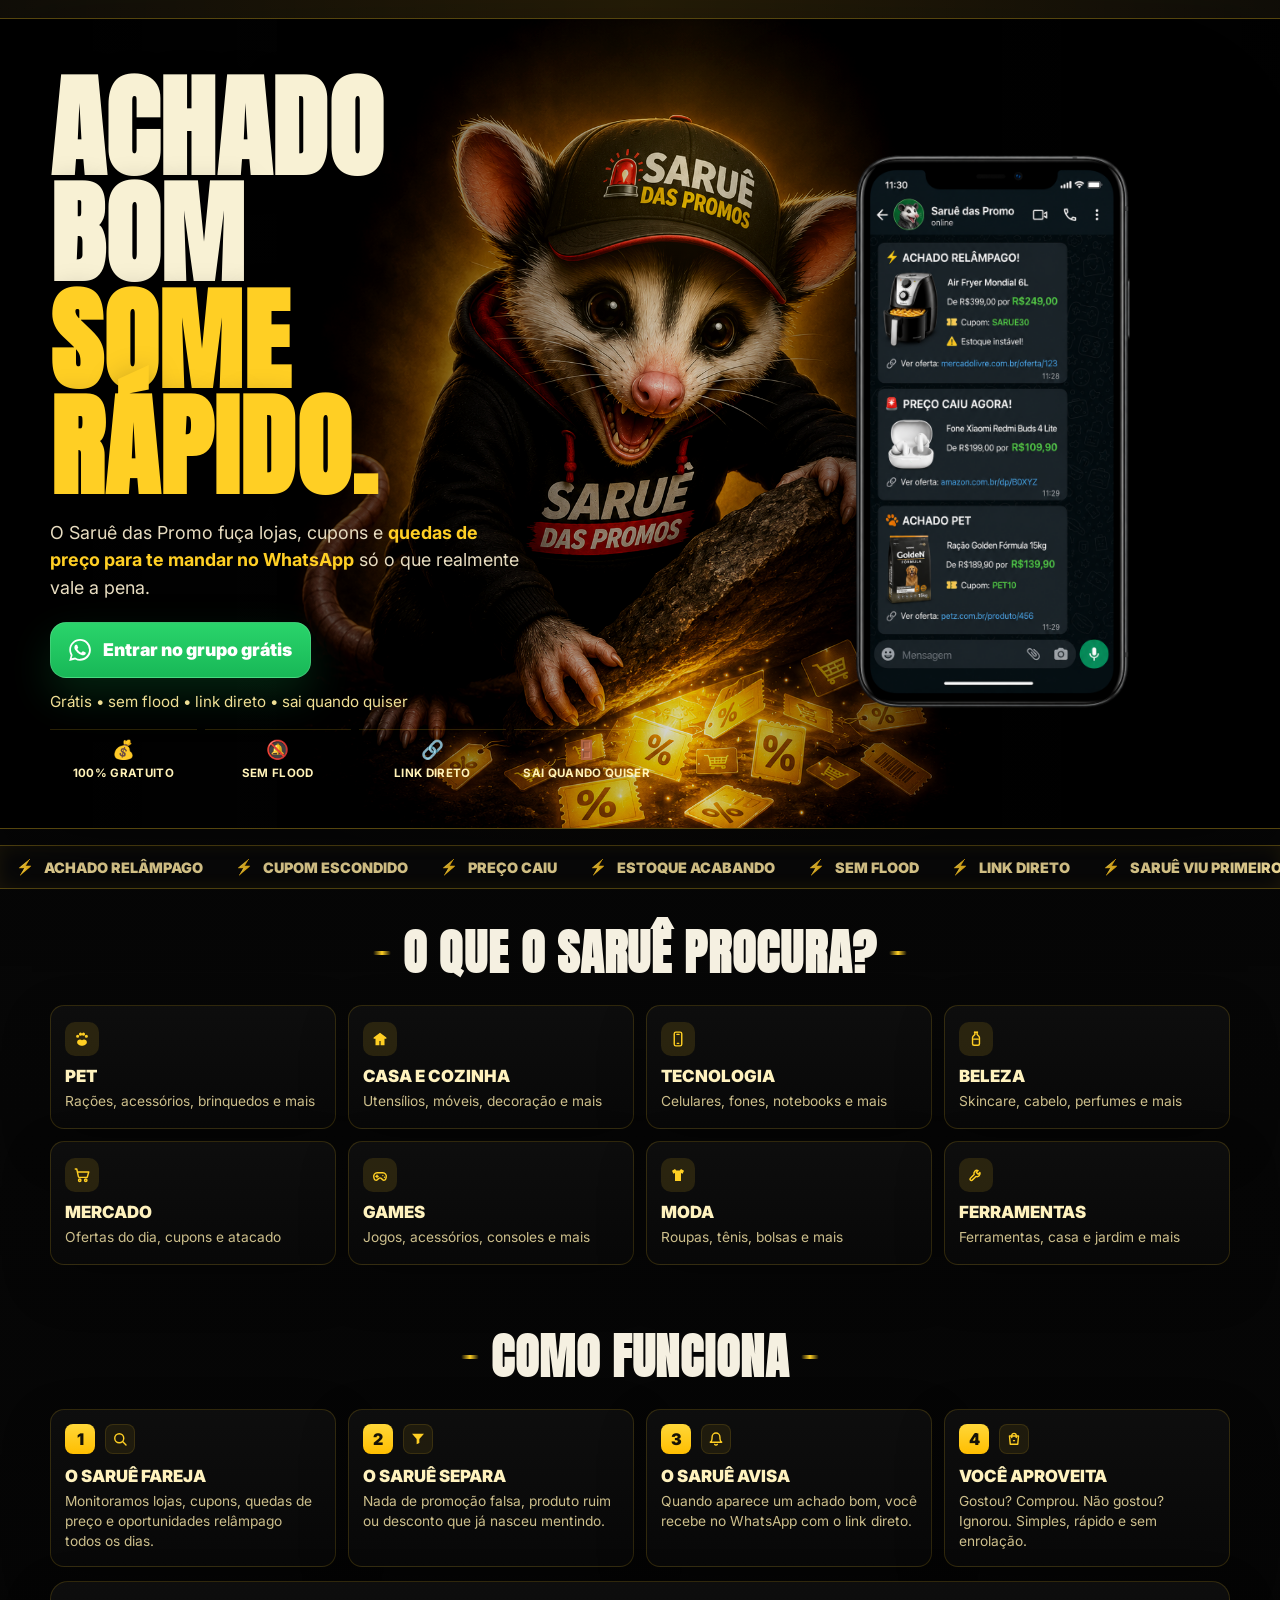
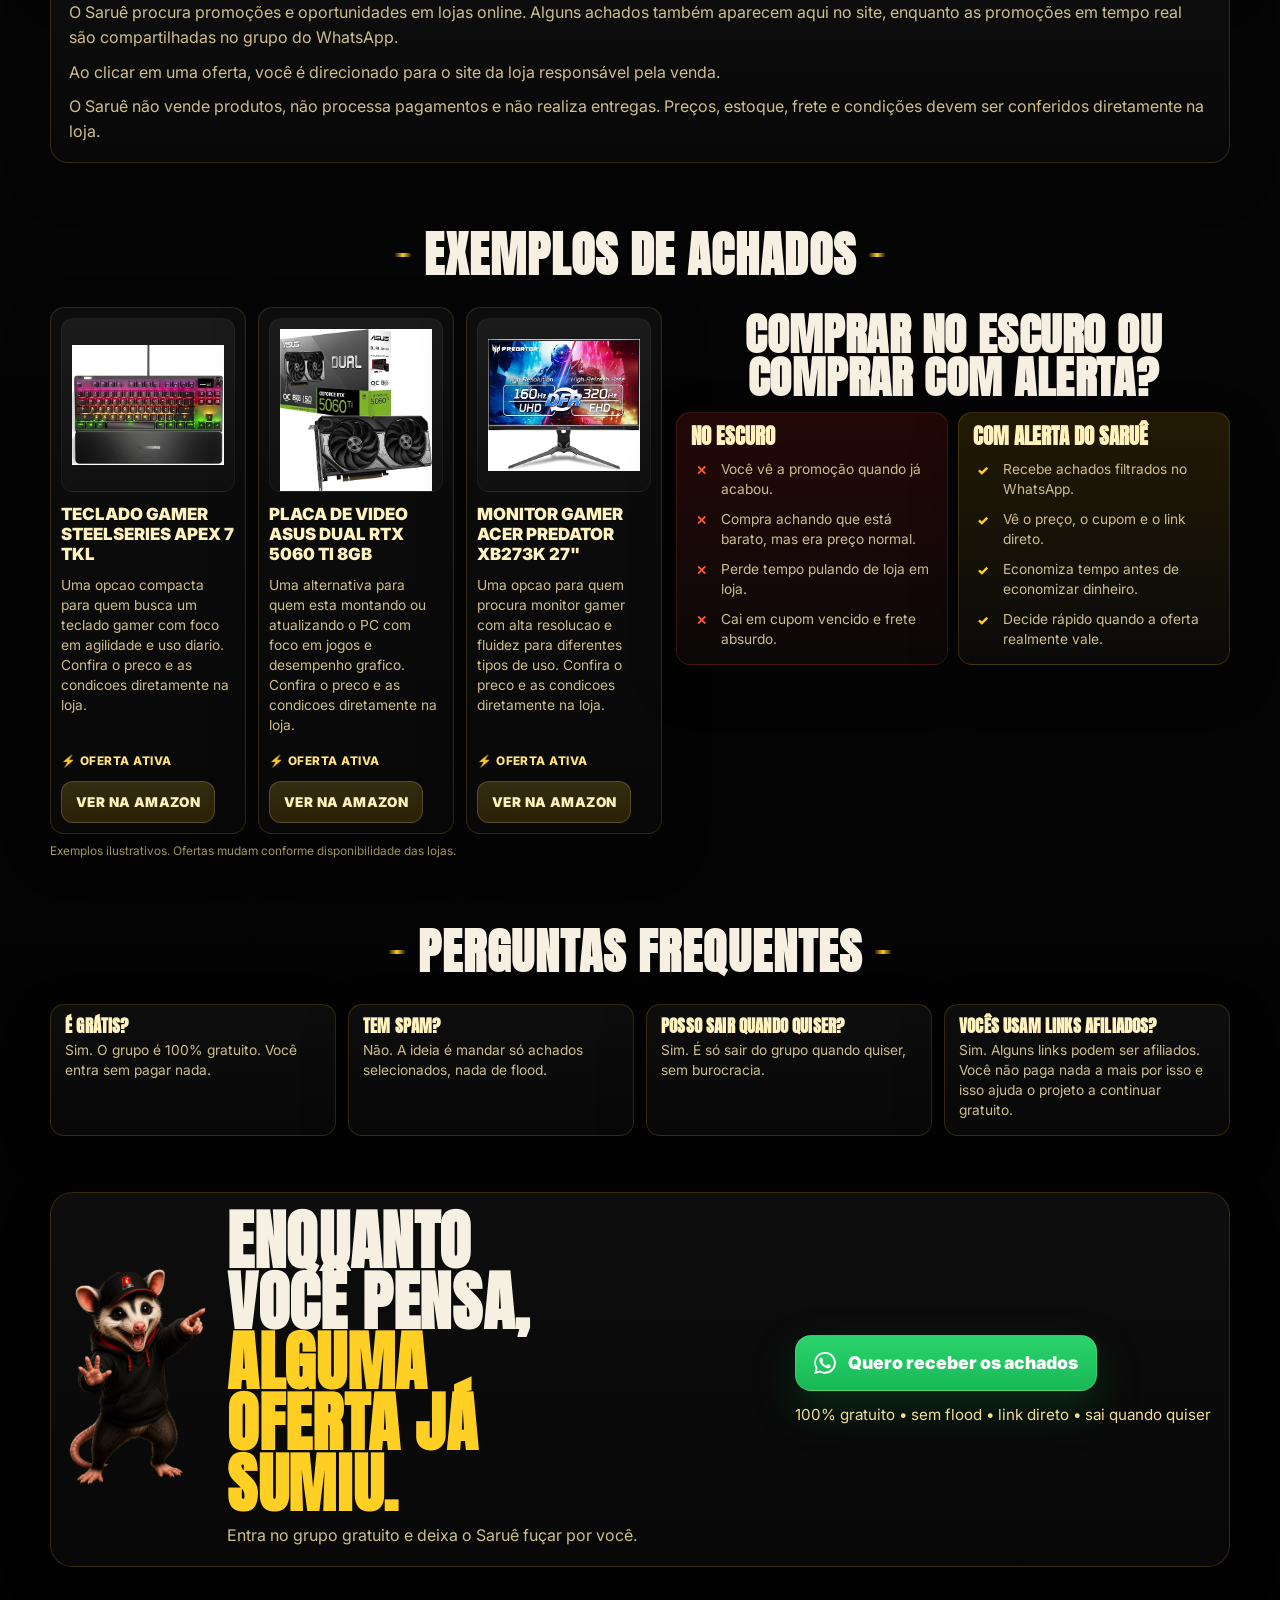
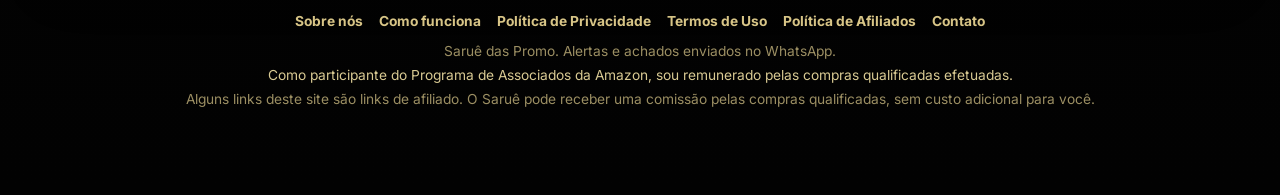
==== commit f59f7aed: "final" ====
--- a/index.html
+++ b/index.html
@@ -922,7 +922,6 @@
 
     .footer-affiliate {
       color: #d9ca93;
-    }
     }
 
     .floating-cta {
@@ -1577,15 +1576,18 @@
     function setupFloatingCta() {
       const hero = document.querySelector(".hero");
       const floating = document.getElementById("floating-cta");
-      const observer = new IntersectionObserver((entries) => {
-        entries.forEach((entry) => {
-          floating.classList.toggle("is-visible", !entry.isIntersecting);
-        });
-      }, {
-        threshold: 0.35,
-        rootMargin: "0px 0px -180px 0px"
-      });
-      observer.observe(hero);
+      if (!hero || !floating) {
+        return;
+      }
+
+      const syncFloatingCta = () => {
+        const heroBottom = hero.getBoundingClientRect().bottom;
+        floating.classList.toggle("is-visible", heroBottom < window.innerHeight - 180);
+      };
+
+      syncFloatingCta();
+      window.addEventListener("scroll", syncFloatingCta, { passive: true });
+      window.addEventListener("resize", syncFloatingCta);
     }
 
     function setupMetaPixelTracking() {
